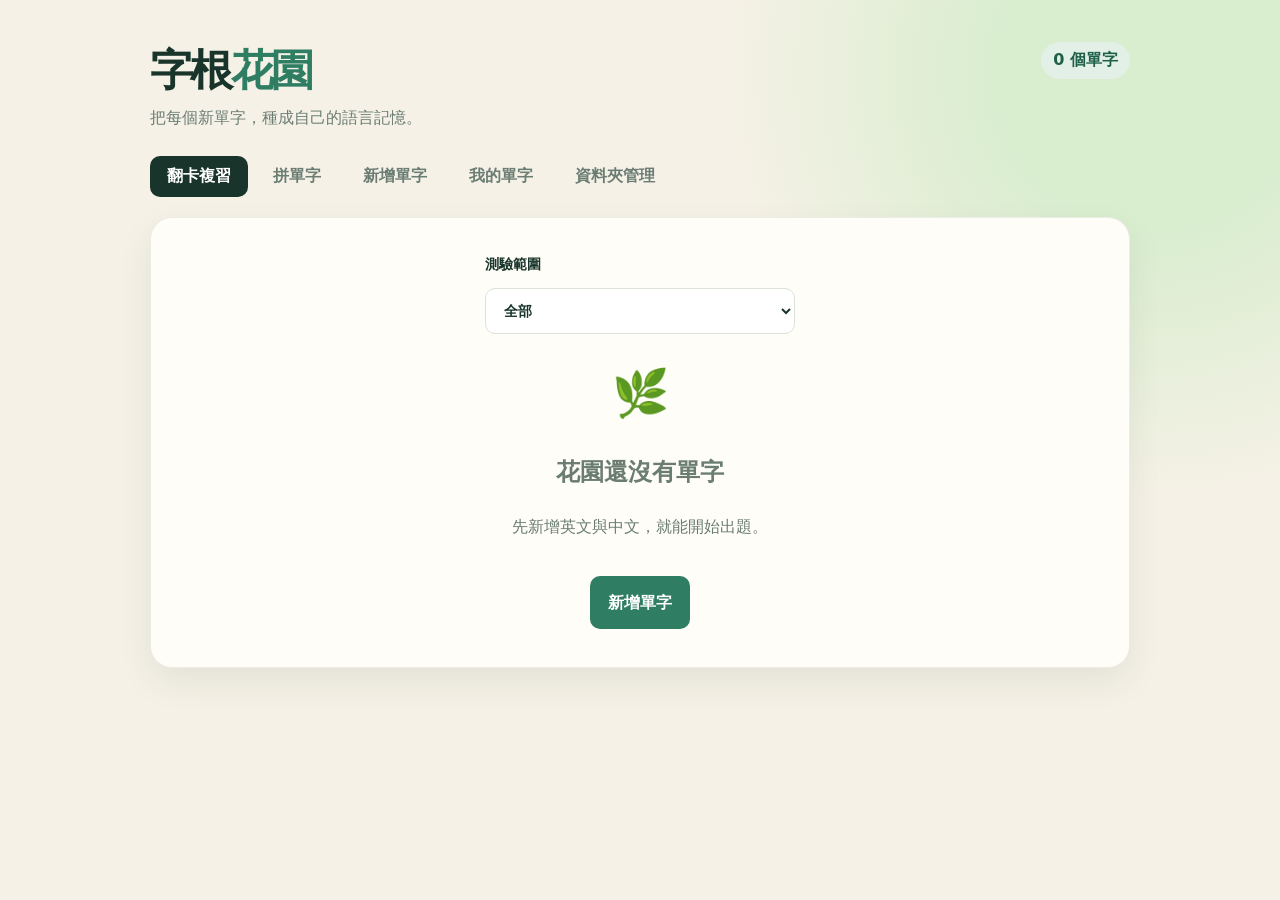
==== index.html @ 57904494 "Rename word-garden.html to index.html" ====
<!doctype html>
<html lang="zh-Hant">
<head>
  <meta charset="utf-8" />
  <meta name="viewport" content="width=device-width, initial-scale=1" />
  <title>字根花園｜背單字</title>
    <link rel="stylesheet" href="word-garden.css" />
</head>
<body>
  <main class="wrap">
    <header><div><h1>字根<span>花園</span></h1><p class="sub">把每個新單字，種成自己的語言記憶。</p></div><div class="count" id="count">0 個單字</div></header>
    <nav class="tabs"><button class="tab active" data-tab="study">翻卡複習</button><button class="tab" data-tab="spelling">拼單字</button><button class="tab" data-tab="add">新增單字</button><button class="tab" data-tab="list">我的單字</button><button class="tab" data-tab="folders">資料夾管理</button></nav>
    <section class="panel active" id="study"><div class="card study" id="studyArea"></div></section>
    <section class="panel" id="spelling"><div class="card study" id="spellingArea"></div></section>
    <section class="panel" id="add"><div class="card"><h2>加入一個新單字</h2><div class="form-grid"><label>英文單字<input id="english" autocomplete="off" placeholder="例如: predict" /></label><label>中文意思<input id="chinese" autocomplete="off" placeholder="例如: 預測" /></label><label>放入資料夾<select id="folder"></select></label><label>新增資料夾（選填）<input id="newFolder" autocomplete="off" placeholder="例如: 多益核心單字" /></label><label class="wide">你的例句或備註（選填）<input id="note" autocomplete="off" placeholder="例如: The weather report predicts rain." /></label></div><button class="primary" id="addBtn">種下這個單字</button><p class="hint">填入新資料夾名稱，即可建立新分類；測驗時可指定只考某一資料夾。</p><p class="message" id="message"></p></div></section>
    <section class="panel" id="list"><div class="list-head"><h2>我的單字</h2><input class="filter" id="search" placeholder="搜尋英文或中文" /></div><div class="word-list" id="wordList"></div></section>
    <section class="panel" id="folders"><div class="card"><h2>資料夾管理</h2><div class="form-grid"><label class="wide">新增資料夾<input id="folderName" autocomplete="off" placeholder="例如: 旅行英文" /></label></div><button class="primary" id="createFolder">建立資料夾</button><p class="message" id="folderMessage"></p><div class="word-list" id="folderList" style="margin-top:18px"></div></div></section>
  </main>
<script src="word-garden.js"></script></body></html>
---- word-garden.css ----
:root { --ink:#19352b; --muted:#6b7d73; --paper:#fffdf7; --cream:#f5f1e6; --leaf:#2f7d62; --leaf-dark:#1e604a; --sun:#efb84d; --red:#c95e52; --line:#dce3d8; }
    * { box-sizing:border-box; } body { margin:0; min-height:100vh; color:var(--ink); background:radial-gradient(circle at 90% 8%,#d9edcf 0 11%,transparent 30%),var(--cream); font:16px system-ui,-apple-system,"Noto Sans TC",sans-serif; }
    button,input,select { font:inherit; } button { cursor:pointer; border:0; } .wrap { width:min(100% - 32px,980px); margin:auto; padding:42px 0 60px; }
    header { display:flex; justify-content:space-between; align-items:flex-start; gap:16px; margin-bottom:27px; } h1 { font-size:clamp(27px,5vw,43px); margin:0; letter-spacing:-.06em; } h1 span { color:var(--leaf); } .sub { color:var(--muted); margin:8px 0 0; } .count { background:#e3f0e7; color:var(--leaf-dark); font-weight:700; border-radius:99px; padding:8px 12px; white-space:nowrap; }
    .tabs { display:flex; gap:8px; margin-bottom:20px; } .tab { background:transparent; color:var(--muted); padding:10px 17px; border-radius:10px; font-weight:700; } .tab.active { background:var(--ink); color:white; }
    .panel { display:none; } .panel.active { display:block; } .card { background:var(--paper); border:1px solid rgba(25,53,43,.08); box-shadow:0 14px 34px rgba(29,56,43,.08); border-radius:22px; padding:clamp(20px,5vw,38px); }
    .form-grid { display:grid; grid-template-columns:1fr 1fr; gap:15px; } label { display:grid; gap:7px; font-weight:700; font-size:14px; } input,select { border:1px solid var(--line); background:#fff; padding:13px 14px; border-radius:10px; outline-color:var(--leaf); color:var(--ink); } .wide { grid-column:1/-1; }
    .primary { padding:13px 18px; border-radius:10px; background:var(--leaf); color:#fff; font-weight:800; margin-top:20px; } .primary:hover { background:var(--leaf-dark); }
    .hint { font-size:13px; color:var(--muted); margin:13px 0 0; } .message { min-height:22px; margin:14px 0 0; color:var(--leaf-dark); font-weight:700; }
    .study { text-align:center; min-height:390px; display:flex; flex-direction:column; align-items:center; justify-content:center; } .empty { color:var(--muted); max-width:380px; line-height:1.7; } .flash { width:min(100%,570px); min-height:255px; display:flex; flex-direction:column; align-items:center; justify-content:center; border-radius:18px; border:1px dashed #b8cbbb; background:linear-gradient(135deg,#fff,#f5fbf3); padding:26px; cursor:pointer; } .label { color:var(--leaf); font-weight:800; font-size:13px; letter-spacing:.1em; } .word { font-size:clamp(35px,8vw,64px); font-weight:800; letter-spacing:-.05em; margin:13px 0; word-break:break-word; } .translation { font-size:clamp(22px,4vw,30px); } .click { color:var(--muted); font-size:13px; margin-top:10px; }
    .roots { width:min(100%,570px); text-align:left; margin-top:16px; padding:14px 17px; background:#fff7dd; border-radius:12px; } .roots strong { font-size:13px; } .root-items { display:flex; flex-wrap:wrap; gap:7px; margin-top:8px; } .chip { background:white; border:1px solid #efdca3; padding:5px 8px; border-radius:7px; font-size:13px; } .actions { display:flex; flex-wrap:wrap; justify-content:center; gap:10px; margin-top:19px; } .action { padding:11px 16px; border-radius:9px; font-weight:800; background:#e8eee8; color:var(--ink); } .action.know { background:#d7ecde; color:var(--leaf-dark); } .action.forget { background:#f8e4df; color:#a5443b; }
    .list-head { display:flex; justify-content:space-between; align-items:center; gap:10px; margin-bottom:14px; } .filter { max-width:260px; } .word-list { display:grid; gap:10px; } .item { background:var(--paper); padding:15px 17px; border-radius:13px; border:1px solid var(--line); display:flex; align-items:center; gap:14px; } .item-main { min-width:0; flex:1; } .item-word { font-weight:800; font-size:18px; } .item-zh { color:var(--muted); margin-top:3px; } .badge { font-size:12px; padding:5px 8px; border-radius:99px; background:#e8eee8; white-space:nowrap; } .delete { background:transparent; color:#a45a52; font-size:20px; padding:5px; }
    @media (max-width:580px) { .wrap { width:min(100% - 22px,980px); padding-top:28px; } header { flex-direction:column; } .form-grid { grid-template-columns:1fr; } .wide { grid-column:auto; } .item { gap:9px; } .badge { display:none; } }
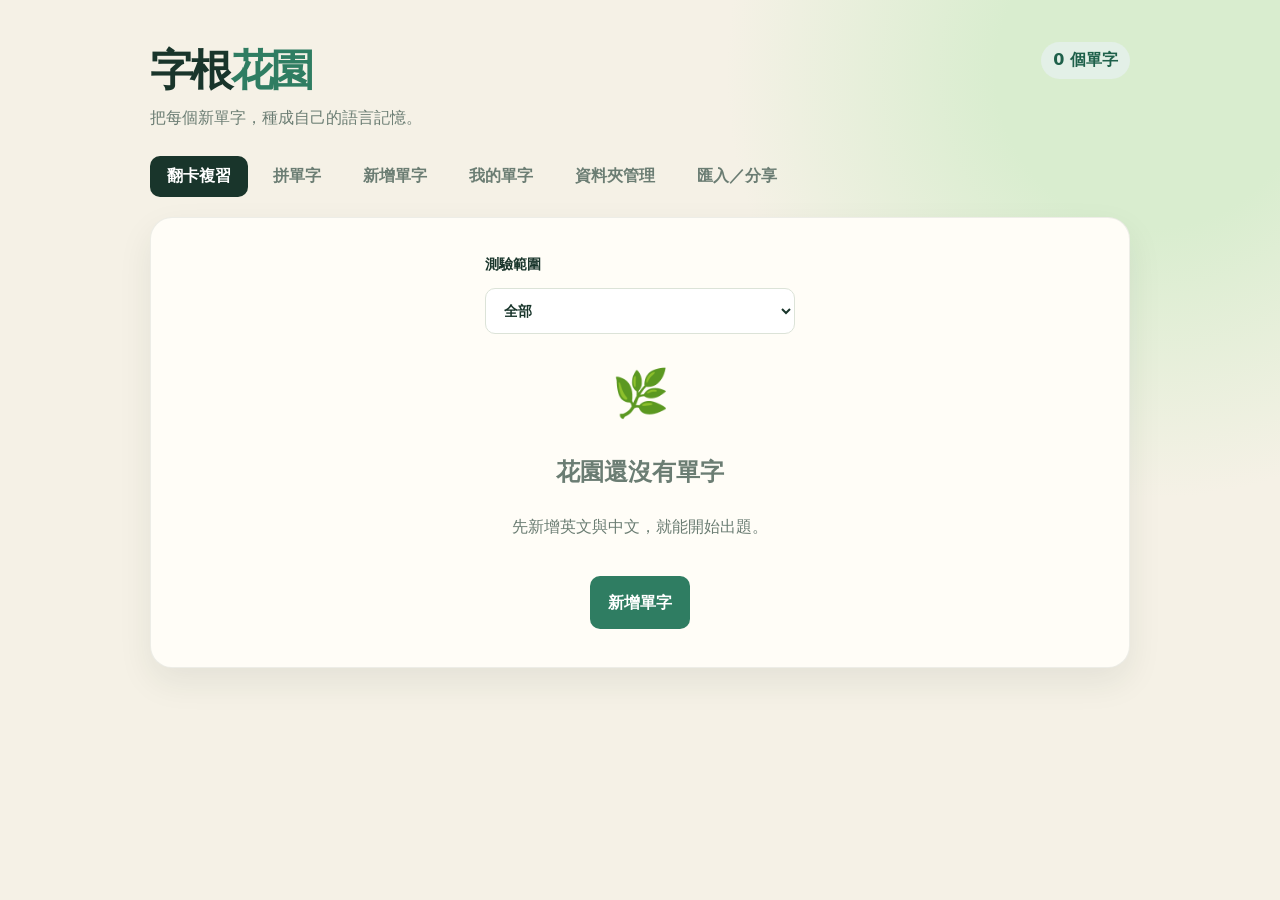
==== commit b1546d0c: "Add bulk import export and sharing" ====
--- a/index.html
+++ b/index.html
@@ -1,20 +1,21 @@
-<!doctype html>
-<html lang="zh-Hant">
-<head>
-  <meta charset="utf-8" />
-  <meta name="viewport" content="width=device-width, initial-scale=1" />
-  <title>字根花園｜背單字</title>
-    <link rel="stylesheet" href="word-garden.css" />
-</head>
-<body>
-  <main class="wrap">
-    <header><div><h1>字根<span>花園</span></h1><p class="sub">把每個新單字，種成自己的語言記憶。</p></div><div class="count" id="count">0 個單字</div></header>
-    <nav class="tabs"><button class="tab active" data-tab="study">翻卡複習</button><button class="tab" data-tab="spelling">拼單字</button><button class="tab" data-tab="add">新增單字</button><button class="tab" data-tab="list">我的單字</button><button class="tab" data-tab="folders">資料夾管理</button></nav>
-    <section class="panel active" id="study"><div class="card study" id="studyArea"></div></section>
-    <section class="panel" id="spelling"><div class="card study" id="spellingArea"></div></section>
-    <section class="panel" id="add"><div class="card"><h2>加入一個新單字</h2><div class="form-grid"><label>英文單字<input id="english" autocomplete="off" placeholder="例如: predict" /></label><label>中文意思<input id="chinese" autocomplete="off" placeholder="例如: 預測" /></label><label>放入資料夾<select id="folder"></select></label><label>新增資料夾（選填）<input id="newFolder" autocomplete="off" placeholder="例如: 多益核心單字" /></label><label class="wide">你的例句或備註（選填）<input id="note" autocomplete="off" placeholder="例如: The weather report predicts rain." /></label></div><button class="primary" id="addBtn">種下這個單字</button><p class="hint">填入新資料夾名稱，即可建立新分類；測驗時可指定只考某一資料夾。</p><p class="message" id="message"></p></div></section>
-    <section class="panel" id="list"><div class="list-head"><h2>我的單字</h2><input class="filter" id="search" placeholder="搜尋英文或中文" /></div><div class="word-list" id="wordList"></div></section>
+<!doctype html>
+<html lang="zh-Hant">
+<head>
+  <meta charset="utf-8" />
+  <meta name="viewport" content="width=device-width, initial-scale=1" />
+  <title>字根花園｜背單字</title>
+    <link rel="stylesheet" href="word-garden.css" />
+</head>
+<body>
+  <main class="wrap">
+    <header><div><h1>字根<span>花園</span></h1><p class="sub">把每個新單字，種成自己的語言記憶。</p></div><div class="count" id="count">0 個單字</div></header>
+    <nav class="tabs"><button class="tab active" data-tab="study">翻卡複習</button><button class="tab" data-tab="spelling">拼單字</button><button class="tab" data-tab="add">新增單字</button><button class="tab" data-tab="list">我的單字</button><button class="tab" data-tab="folders">資料夾管理</button><button class="tab" data-tab="data">匯入／分享</button></nav>
+    <section class="panel active" id="study"><div class="card study" id="studyArea"></div></section>
+    <section class="panel" id="spelling"><div class="card study" id="spellingArea"></div></section>
+    <section class="panel" id="add"><div class="card"><h2>加入一個新單字</h2><div class="form-grid"><label>英文單字<input id="english" autocomplete="off" placeholder="例如: predict" /></label><label>中文意思<input id="chinese" autocomplete="off" placeholder="例如: 預測" /></label><label>放入資料夾<select id="folder"></select></label><label>新增資料夾（選填）<input id="newFolder" autocomplete="off" placeholder="例如: 多益核心單字" /></label><label class="wide">你的例句或備註（選填）<input id="note" autocomplete="off" placeholder="例如: The weather report predicts rain." /></label></div><button class="primary" id="addBtn">種下這個單字</button><p class="hint">填入新資料夾名稱，即可建立新分類；測驗時可指定只考某一資料夾。</p><p class="message" id="message"></p></div></section>
+    <section class="panel" id="list"><div class="list-head"><h2>我的單字</h2><input class="filter" id="search" placeholder="搜尋英文或中文" /></div><div class="word-list" id="wordList"></div></section>
     <section class="panel" id="folders"><div class="card"><h2>資料夾管理</h2><div class="form-grid"><label class="wide">新增資料夾<input id="folderName" autocomplete="off" placeholder="例如: 旅行英文" /></label></div><button class="primary" id="createFolder">建立資料夾</button><p class="message" id="folderMessage"></p><div class="word-list" id="folderList" style="margin-top:18px"></div></div></section>
-  </main>
-<script src="word-garden.js"></script></body></html>
-
+    <section class="panel" id="data"><div class="card"><h2>批次新增</h2><label>每行一筆：英文 — 中文<textarea id="bulkWords" rows="8" placeholder="predict — 預測&#10;transport — 運輸&#10;beautiful — 美麗的"></textarea></label><div class="form-grid" style="margin-top:15px"><label>放入資料夾<select id="bulkFolder"></select></label><label>新增資料夾（選填）<input id="bulkNewFolder" autocomplete="off" placeholder="例如: 學校單字" /></label></div><button class="primary" id="addBulk">一次新增</button><p class="message" id="bulkMessage"></p><hr /><h2>下載與分享</h2><div class="form-grid"><label>選擇要匯出的範圍<select id="exportFolder"></select></label><label>匯入別人的單字檔<input id="importFile" type="file" accept="application/json,.json" /></label></div><div class="actions data-actions"><button class="action know" id="downloadData">下載單字檔</button><button class="action" id="shareData">分享單字檔</button></div><p class="hint">匯入會合併單字和資料夾；相同的英文與中文會略過，不會覆蓋現有資料。</p><p class="message" id="dataMessage"></p></div></section>
+  </main>
+<script src="word-garden.js"></script></body></html>
+
--- a/word-garden.css
+++ b/word-garden.css
@@ -1,13 +1,13 @@
-:root { --ink:#19352b; --muted:#6b7d73; --paper:#fffdf7; --cream:#f5f1e6; --leaf:#2f7d62; --leaf-dark:#1e604a; --sun:#efb84d; --red:#c95e52; --line:#dce3d8; }
-    * { box-sizing:border-box; } body { margin:0; min-height:100vh; color:var(--ink); background:radial-gradient(circle at 90% 8%,#d9edcf 0 11%,transparent 30%),var(--cream); font:16px system-ui,-apple-system,"Noto Sans TC",sans-serif; }
-    button,input,select { font:inherit; } button { cursor:pointer; border:0; } .wrap { width:min(100% - 32px,980px); margin:auto; padding:42px 0 60px; }
-    header { display:flex; justify-content:space-between; align-items:flex-start; gap:16px; margin-bottom:27px; } h1 { font-size:clamp(27px,5vw,43px); margin:0; letter-spacing:-.06em; } h1 span { color:var(--leaf); } .sub { color:var(--muted); margin:8px 0 0; } .count { background:#e3f0e7; color:var(--leaf-dark); font-weight:700; border-radius:99px; padding:8px 12px; white-space:nowrap; }
-    .tabs { display:flex; gap:8px; margin-bottom:20px; } .tab { background:transparent; color:var(--muted); padding:10px 17px; border-radius:10px; font-weight:700; } .tab.active { background:var(--ink); color:white; }
-    .panel { display:none; } .panel.active { display:block; } .card { background:var(--paper); border:1px solid rgba(25,53,43,.08); box-shadow:0 14px 34px rgba(29,56,43,.08); border-radius:22px; padding:clamp(20px,5vw,38px); }
-    .form-grid { display:grid; grid-template-columns:1fr 1fr; gap:15px; } label { display:grid; gap:7px; font-weight:700; font-size:14px; } input,select { border:1px solid var(--line); background:#fff; padding:13px 14px; border-radius:10px; outline-color:var(--leaf); color:var(--ink); } .wide { grid-column:1/-1; }
-    .primary { padding:13px 18px; border-radius:10px; background:var(--leaf); color:#fff; font-weight:800; margin-top:20px; } .primary:hover { background:var(--leaf-dark); }
-    .hint { font-size:13px; color:var(--muted); margin:13px 0 0; } .message { min-height:22px; margin:14px 0 0; color:var(--leaf-dark); font-weight:700; }
-    .study { text-align:center; min-height:390px; display:flex; flex-direction:column; align-items:center; justify-content:center; } .empty { color:var(--muted); max-width:380px; line-height:1.7; } .flash { width:min(100%,570px); min-height:255px; display:flex; flex-direction:column; align-items:center; justify-content:center; border-radius:18px; border:1px dashed #b8cbbb; background:linear-gradient(135deg,#fff,#f5fbf3); padding:26px; cursor:pointer; } .label { color:var(--leaf); font-weight:800; font-size:13px; letter-spacing:.1em; } .word { font-size:clamp(35px,8vw,64px); font-weight:800; letter-spacing:-.05em; margin:13px 0; word-break:break-word; } .translation { font-size:clamp(22px,4vw,30px); } .click { color:var(--muted); font-size:13px; margin-top:10px; }
-    .roots { width:min(100%,570px); text-align:left; margin-top:16px; padding:14px 17px; background:#fff7dd; border-radius:12px; } .roots strong { font-size:13px; } .root-items { display:flex; flex-wrap:wrap; gap:7px; margin-top:8px; } .chip { background:white; border:1px solid #efdca3; padding:5px 8px; border-radius:7px; font-size:13px; } .actions { display:flex; flex-wrap:wrap; justify-content:center; gap:10px; margin-top:19px; } .action { padding:11px 16px; border-radius:9px; font-weight:800; background:#e8eee8; color:var(--ink); } .action.know { background:#d7ecde; color:var(--leaf-dark); } .action.forget { background:#f8e4df; color:#a5443b; }
-    .list-head { display:flex; justify-content:space-between; align-items:center; gap:10px; margin-bottom:14px; } .filter { max-width:260px; } .word-list { display:grid; gap:10px; } .item { background:var(--paper); padding:15px 17px; border-radius:13px; border:1px solid var(--line); display:flex; align-items:center; gap:14px; } .item-main { min-width:0; flex:1; } .item-word { font-weight:800; font-size:18px; } .item-zh { color:var(--muted); margin-top:3px; } .badge { font-size:12px; padding:5px 8px; border-radius:99px; background:#e8eee8; white-space:nowrap; } .delete { background:transparent; color:#a45a52; font-size:20px; padding:5px; }
-    @media (max-width:580px) { .wrap { width:min(100% - 22px,980px); padding-top:28px; } header { flex-direction:column; } .form-grid { grid-template-columns:1fr; } .wide { grid-column:auto; } .item { gap:9px; } .badge { display:none; } }
+:root { --ink:#19352b; --muted:#6b7d73; --paper:#fffdf7; --cream:#f5f1e6; --leaf:#2f7d62; --leaf-dark:#1e604a; --sun:#efb84d; --red:#c95e52; --line:#dce3d8; }
+    * { box-sizing:border-box; } body { margin:0; min-height:100vh; color:var(--ink); background:radial-gradient(circle at 90% 8%,#d9edcf 0 11%,transparent 30%),var(--cream); font:16px system-ui,-apple-system,"Noto Sans TC",sans-serif; }
+    button,input,select,textarea { font:inherit; } button { cursor:pointer; border:0; } .wrap { width:min(100% - 32px,980px); margin:auto; padding:42px 0 60px; }
+    header { display:flex; justify-content:space-between; align-items:flex-start; gap:16px; margin-bottom:27px; } h1 { font-size:clamp(27px,5vw,43px); margin:0; letter-spacing:-.06em; } h1 span { color:var(--leaf); } .sub { color:var(--muted); margin:8px 0 0; } .count { background:#e3f0e7; color:var(--leaf-dark); font-weight:700; border-radius:99px; padding:8px 12px; white-space:nowrap; }
+    .tabs { display:flex; gap:8px; margin-bottom:20px; } .tab { background:transparent; color:var(--muted); padding:10px 17px; border-radius:10px; font-weight:700; } .tab.active { background:var(--ink); color:white; }
+    .panel { display:none; } .panel.active { display:block; } .card { background:var(--paper); border:1px solid rgba(25,53,43,.08); box-shadow:0 14px 34px rgba(29,56,43,.08); border-radius:22px; padding:clamp(20px,5vw,38px); }
+    .form-grid { display:grid; grid-template-columns:1fr 1fr; gap:15px; } label { display:grid; gap:7px; font-weight:700; font-size:14px; } input,select,textarea { border:1px solid var(--line); background:#fff; padding:13px 14px; border-radius:10px; outline-color:var(--leaf); color:var(--ink); } textarea { resize:vertical; line-height:1.6; } .wide { grid-column:1/-1; }
+    .primary { padding:13px 18px; border-radius:10px; background:var(--leaf); color:#fff; font-weight:800; margin-top:20px; } .primary:hover { background:var(--leaf-dark); }
+    .hint { font-size:13px; color:var(--muted); margin:13px 0 0; } .message { min-height:22px; margin:14px 0 0; color:var(--leaf-dark); font-weight:700; }
+    .study { text-align:center; min-height:390px; display:flex; flex-direction:column; align-items:center; justify-content:center; } .empty { color:var(--muted); max-width:380px; line-height:1.7; } .flash { width:min(100%,570px); min-height:255px; display:flex; flex-direction:column; align-items:center; justify-content:center; border-radius:18px; border:1px dashed #b8cbbb; background:linear-gradient(135deg,#fff,#f5fbf3); padding:26px; cursor:pointer; } .label { color:var(--leaf); font-weight:800; font-size:13px; letter-spacing:.1em; } .word { font-size:clamp(35px,8vw,64px); font-weight:800; letter-spacing:-.05em; margin:13px 0; word-break:break-word; } .translation { font-size:clamp(22px,4vw,30px); } .click { color:var(--muted); font-size:13px; margin-top:10px; }
+    .roots { width:min(100%,570px); text-align:left; margin-top:16px; padding:14px 17px; background:#fff7dd; border-radius:12px; } .roots strong { font-size:13px; } .root-items { display:flex; flex-wrap:wrap; gap:7px; margin-top:8px; } .chip { background:white; border:1px solid #efdca3; padding:5px 8px; border-radius:7px; font-size:13px; } .actions { display:flex; flex-wrap:wrap; justify-content:center; gap:10px; margin-top:19px; } .action { padding:11px 16px; border-radius:9px; font-weight:800; background:#e8eee8; color:var(--ink); } .action.know { background:#d7ecde; color:var(--leaf-dark); } .action.forget { background:#f8e4df; color:#a5443b; }
+    .list-head { display:flex; justify-content:space-between; align-items:center; gap:10px; margin-bottom:14px; } .filter { max-width:260px; } .word-list { display:grid; gap:10px; } .item { background:var(--paper); padding:15px 17px; border-radius:13px; border:1px solid var(--line); display:flex; align-items:center; gap:14px; } .item-main { min-width:0; flex:1; } .item-word { font-weight:800; font-size:18px; } .item-zh { color:var(--muted); margin-top:3px; } .badge { font-size:12px; padding:5px 8px; border-radius:99px; background:#e8eee8; white-space:nowrap; } .delete { background:transparent; color:#a45a52; font-size:20px; padding:5px; } hr { border:0; border-top:1px solid var(--line); margin:32px 0; } .data-actions { justify-content:flex-start; }
+    @media (max-width:580px) { .wrap { width:min(100% - 22px,980px); padding-top:28px; } header { flex-direction:column; } .form-grid { grid-template-columns:1fr; } .wide { grid-column:auto; } .item { gap:9px; } .badge { display:none; } }
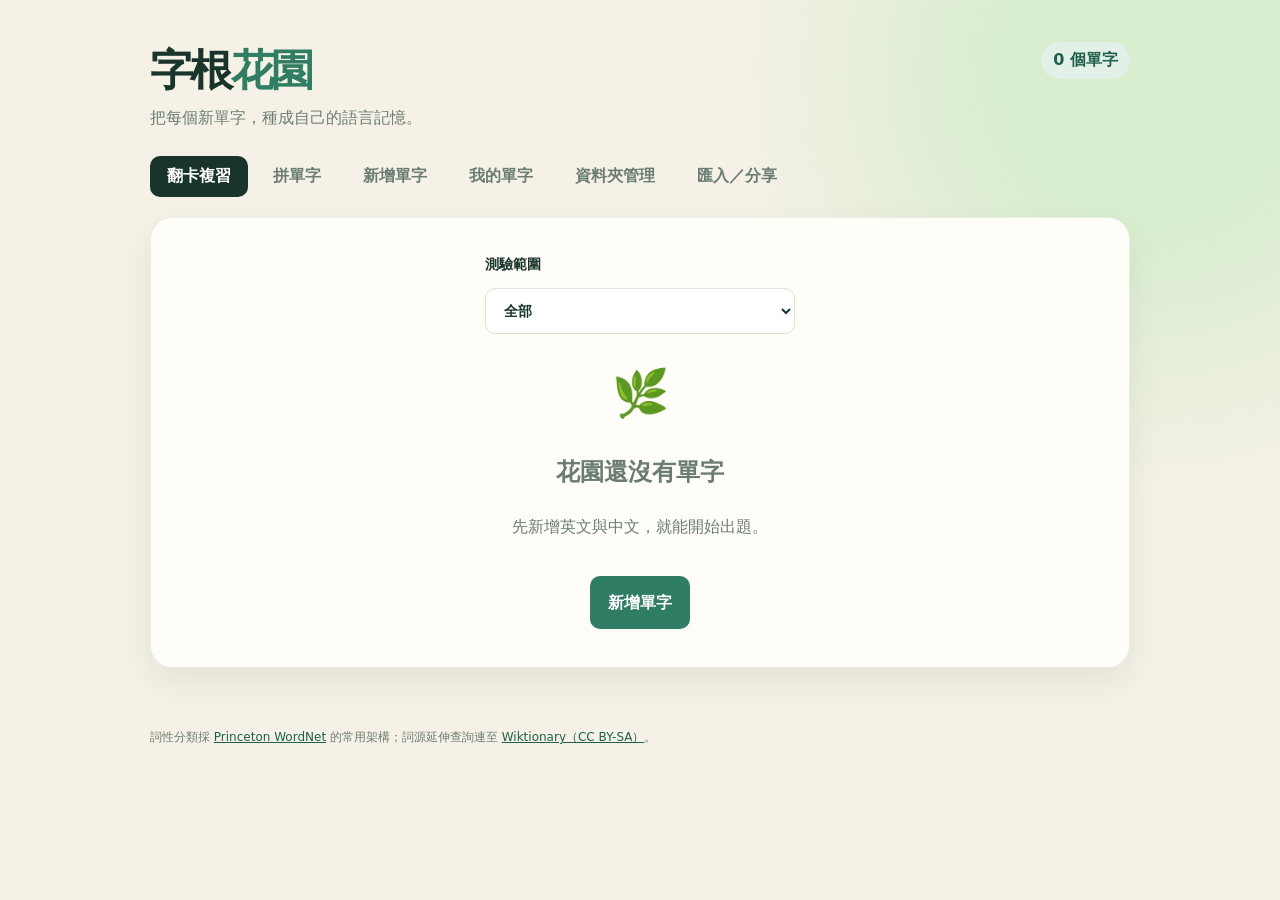
==== commit c45c3f70: "Add parts of speech and root library" ====
--- a/index.html
+++ b/index.html
@@ -12,10 +12,11 @@
     <nav class="tabs"><button class="tab active" data-tab="study">翻卡複習</button><button class="tab" data-tab="spelling">拼單字</button><button class="tab" data-tab="add">新增單字</button><button class="tab" data-tab="list">我的單字</button><button class="tab" data-tab="folders">資料夾管理</button><button class="tab" data-tab="data">匯入／分享</button></nav>
     <section class="panel active" id="study"><div class="card study" id="studyArea"></div></section>
     <section class="panel" id="spelling"><div class="card study" id="spellingArea"></div></section>
-    <section class="panel" id="add"><div class="card"><h2>加入一個新單字</h2><div class="form-grid"><label>英文單字<input id="english" autocomplete="off" placeholder="例如: predict" /></label><label>中文意思<input id="chinese" autocomplete="off" placeholder="例如: 預測" /></label><label>放入資料夾<select id="folder"></select></label><label>新增資料夾（選填）<input id="newFolder" autocomplete="off" placeholder="例如: 多益核心單字" /></label><label class="wide">你的例句或備註（選填）<input id="note" autocomplete="off" placeholder="例如: The weather report predicts rain." /></label></div><button class="primary" id="addBtn">種下這個單字</button><p class="hint">填入新資料夾名稱，即可建立新分類；測驗時可指定只考某一資料夾。</p><p class="message" id="message"></p></div></section>
+    <section class="panel" id="add"><div class="card"><h2>加入一個新單字</h2><div class="form-grid"><label>英文單字<input id="english" autocomplete="off" placeholder="例如: predict" /></label><label>中文意思<input id="chinese" autocomplete="off" placeholder="例如: 預測" /></label><fieldset class="wide pos-set"><legend>詞性（可複選）</legend><label><input type="checkbox" name="addPos" value="noun" /> 名詞 noun</label><label><input type="checkbox" name="addPos" value="verb" /> 動詞 verb</label><label><input type="checkbox" name="addPos" value="adjective" /> 形容詞 adjective</label><label><input type="checkbox" name="addPos" value="adverb" /> 副詞 adverb</label><label><input type="checkbox" name="addPos" value="other" /> 其他</label></fieldset><p class="hint wide" id="posHint">輸入英文後會顯示詞性建議；仍可自行勾選或修改。</p><label>放入資料夾<select id="folder"></select></label><label>新增資料夾（選填）<input id="newFolder" autocomplete="off" placeholder="例如: 多益核心單字" /></label><label class="wide">你的例句或備註（選填）<input id="note" autocomplete="off" placeholder="例如: The weather report predicts rain." /></label></div><button class="primary" id="addBtn">種下這個單字</button><p class="hint">詞性也可以透過批次匯入加入；填入新資料夾名稱，即可建立新分類。</p><p class="message" id="message"></p></div></section>
     <section class="panel" id="list"><div class="list-head"><h2>我的單字</h2><input class="filter" id="search" placeholder="搜尋英文或中文" /></div><div class="word-list" id="wordList"></div></section>
     <section class="panel" id="folders"><div class="card"><h2>資料夾管理</h2><div class="form-grid"><label class="wide">新增資料夾<input id="folderName" autocomplete="off" placeholder="例如: 旅行英文" /></label></div><button class="primary" id="createFolder">建立資料夾</button><p class="message" id="folderMessage"></p><div class="word-list" id="folderList" style="margin-top:18px"></div></div></section>
-    <section class="panel" id="data"><div class="card"><h2>批次新增</h2><label>每行一筆：英文 — 中文<textarea id="bulkWords" rows="8" placeholder="predict — 預測&#10;transport — 運輸&#10;beautiful — 美麗的"></textarea></label><div class="form-grid" style="margin-top:15px"><label>放入資料夾<select id="bulkFolder"></select></label><label>新增資料夾（選填）<input id="bulkNewFolder" autocomplete="off" placeholder="例如: 學校單字" /></label></div><button class="primary" id="addBulk">一次新增</button><p class="message" id="bulkMessage"></p><hr /><h2>下載與分享</h2><div class="form-grid"><label>選擇要匯出的範圍<select id="exportFolder"></select></label><label>匯入別人的單字檔<input id="importFile" type="file" accept="application/json,.json" /></label></div><div class="actions data-actions"><button class="action know" id="downloadData">下載單字檔</button><button class="action" id="shareData">分享單字檔</button></div><p class="hint">匯入會合併單字和資料夾；相同的英文與中文會略過，不會覆蓋現有資料。</p><p class="message" id="dataMessage"></p></div></section>
+    <section class="panel" id="data"><div class="card"><h2>批次新增</h2><label>每行一筆：英文 — 中文 — 詞性（選填）— 資料夾（選填）<textarea id="bulkWords" rows="8" placeholder="predict — 預測 — verb — 多益&#10;transport — 運輸 — noun/verb&#10;beautiful — 美麗的 — adjective"></textarea></label><div class="form-grid" style="margin-top:15px"><label>預設資料夾<select id="bulkFolder"></select></label><label>新增資料夾（選填）<input id="bulkNewFolder" autocomplete="off" placeholder="例如: 學校單字" /></label></div><button class="primary" id="addBulk">一次新增</button><p class="message" id="bulkMessage"></p><hr /><h2>下載與分享</h2><div class="form-grid"><label>選擇要匯出的範圍<select id="exportFolder"></select></label><label>匯入別人的單字檔<input id="importFile" type="file" accept="application/json,.json" /></label></div><div class="actions data-actions"><button class="action know" id="downloadData">下載單字檔</button><button class="action" id="shareData">分享單字檔</button></div><p class="hint">匯入會合併單字和資料夾；相同的英文與中文會略過，不會覆蓋現有資料。</p><p class="message" id="dataMessage"></p></div></section>
   </main>
-<script src="word-garden.js"></script></body></html>
+  <footer>詞性分類採 <a href="https://wordnet.princeton.edu/" target="_blank" rel="noreferrer">Princeton WordNet</a> 的常用架構；詞源延伸查詢連至 <a href="https://www.wiktionary.org/" target="_blank" rel="noreferrer">Wiktionary（CC BY-SA）</a>。</footer>
+<script src="word-garden.js"></script><script src="word-garden-enhancements.js"></script></body></html>
 
--- a/word-garden.css
+++ b/word-garden.css
@@ -4,10 +4,10 @@
     header { display:flex; justify-content:space-between; align-items:flex-start; gap:16px; margin-bottom:27px; } h1 { font-size:clamp(27px,5vw,43px); margin:0; letter-spacing:-.06em; } h1 span { color:var(--leaf); } .sub { color:var(--muted); margin:8px 0 0; } .count { background:#e3f0e7; color:var(--leaf-dark); font-weight:700; border-radius:99px; padding:8px 12px; white-space:nowrap; }
     .tabs { display:flex; gap:8px; margin-bottom:20px; } .tab { background:transparent; color:var(--muted); padding:10px 17px; border-radius:10px; font-weight:700; } .tab.active { background:var(--ink); color:white; }
     .panel { display:none; } .panel.active { display:block; } .card { background:var(--paper); border:1px solid rgba(25,53,43,.08); box-shadow:0 14px 34px rgba(29,56,43,.08); border-radius:22px; padding:clamp(20px,5vw,38px); }
-    .form-grid { display:grid; grid-template-columns:1fr 1fr; gap:15px; } label { display:grid; gap:7px; font-weight:700; font-size:14px; } input,select,textarea { border:1px solid var(--line); background:#fff; padding:13px 14px; border-radius:10px; outline-color:var(--leaf); color:var(--ink); } textarea { resize:vertical; line-height:1.6; } .wide { grid-column:1/-1; }
+    .form-grid { display:grid; grid-template-columns:1fr 1fr; gap:15px; } label { display:grid; gap:7px; font-weight:700; font-size:14px; } input,select,textarea { border:1px solid var(--line); background:#fff; padding:13px 14px; border-radius:10px; outline-color:var(--leaf); color:var(--ink); } textarea { resize:vertical; line-height:1.6; } .wide { grid-column:1/-1; } .pos-set { display:flex; flex-wrap:wrap; gap:9px 16px; margin:0; padding:12px 14px; border:1px solid var(--line); border-radius:10px; } .pos-set legend { padding:0 4px; font-weight:800; font-size:14px; } .pos-set label { display:flex; align-items:center; gap:6px; font-weight:650; } .pos-set input { width:auto; padding:0; accent-color:var(--leaf); }
     .primary { padding:13px 18px; border-radius:10px; background:var(--leaf); color:#fff; font-weight:800; margin-top:20px; } .primary:hover { background:var(--leaf-dark); }
     .hint { font-size:13px; color:var(--muted); margin:13px 0 0; } .message { min-height:22px; margin:14px 0 0; color:var(--leaf-dark); font-weight:700; }
     .study { text-align:center; min-height:390px; display:flex; flex-direction:column; align-items:center; justify-content:center; } .empty { color:var(--muted); max-width:380px; line-height:1.7; } .flash { width:min(100%,570px); min-height:255px; display:flex; flex-direction:column; align-items:center; justify-content:center; border-radius:18px; border:1px dashed #b8cbbb; background:linear-gradient(135deg,#fff,#f5fbf3); padding:26px; cursor:pointer; } .label { color:var(--leaf); font-weight:800; font-size:13px; letter-spacing:.1em; } .word { font-size:clamp(35px,8vw,64px); font-weight:800; letter-spacing:-.05em; margin:13px 0; word-break:break-word; } .translation { font-size:clamp(22px,4vw,30px); } .click { color:var(--muted); font-size:13px; margin-top:10px; }
     .roots { width:min(100%,570px); text-align:left; margin-top:16px; padding:14px 17px; background:#fff7dd; border-radius:12px; } .roots strong { font-size:13px; } .root-items { display:flex; flex-wrap:wrap; gap:7px; margin-top:8px; } .chip { background:white; border:1px solid #efdca3; padding:5px 8px; border-radius:7px; font-size:13px; } .actions { display:flex; flex-wrap:wrap; justify-content:center; gap:10px; margin-top:19px; } .action { padding:11px 16px; border-radius:9px; font-weight:800; background:#e8eee8; color:var(--ink); } .action.know { background:#d7ecde; color:var(--leaf-dark); } .action.forget { background:#f8e4df; color:#a5443b; }
-    .list-head { display:flex; justify-content:space-between; align-items:center; gap:10px; margin-bottom:14px; } .filter { max-width:260px; } .word-list { display:grid; gap:10px; } .item { background:var(--paper); padding:15px 17px; border-radius:13px; border:1px solid var(--line); display:flex; align-items:center; gap:14px; } .item-main { min-width:0; flex:1; } .item-word { font-weight:800; font-size:18px; } .item-zh { color:var(--muted); margin-top:3px; } .badge { font-size:12px; padding:5px 8px; border-radius:99px; background:#e8eee8; white-space:nowrap; } .delete { background:transparent; color:#a45a52; font-size:20px; padding:5px; } hr { border:0; border-top:1px solid var(--line); margin:32px 0; } .data-actions { justify-content:flex-start; }
-    @media (max-width:580px) { .wrap { width:min(100% - 22px,980px); padding-top:28px; } header { flex-direction:column; } .form-grid { grid-template-columns:1fr; } .wide { grid-column:auto; } .item { gap:9px; } .badge { display:none; } }
+    .list-head { display:flex; justify-content:space-between; align-items:center; gap:10px; margin-bottom:14px; } .filter { max-width:260px; } .word-list { display:grid; gap:10px; } .item { background:var(--paper); padding:15px 17px; border-radius:13px; border:1px solid var(--line); display:flex; align-items:center; gap:14px; } .item-main { min-width:0; flex:1; } .item-word { font-weight:800; font-size:18px; } .item-zh { color:var(--muted); margin-top:3px; } .badge { font-size:12px; padding:5px 8px; border-radius:99px; background:#e8eee8; white-space:nowrap; } .pos-badge { background:#fff1ca; color:#70520c; } .source-link { color:var(--leaf-dark); font-size:13px; font-weight:800; text-decoration:none; } .source-link:hover { text-decoration:underline; } .delete { background:transparent; color:#a45a52; font-size:20px; padding:5px; } hr { border:0; border-top:1px solid var(--line); margin:32px 0; } .data-actions { justify-content:flex-start; } footer { width:min(100% - 32px,980px); margin:0 auto 28px; color:var(--muted); font-size:12px; line-height:1.6; } footer a { color:var(--leaf-dark); }
+    @media (max-width:580px) { .wrap { width:min(100% - 22px,980px); padding-top:28px; } header { flex-direction:column; } .form-grid { grid-template-columns:1fr; } .wide { grid-column:auto; } .item { gap:9px; } .badge { display:none; } .pos-badge { display:inline-block; } }
